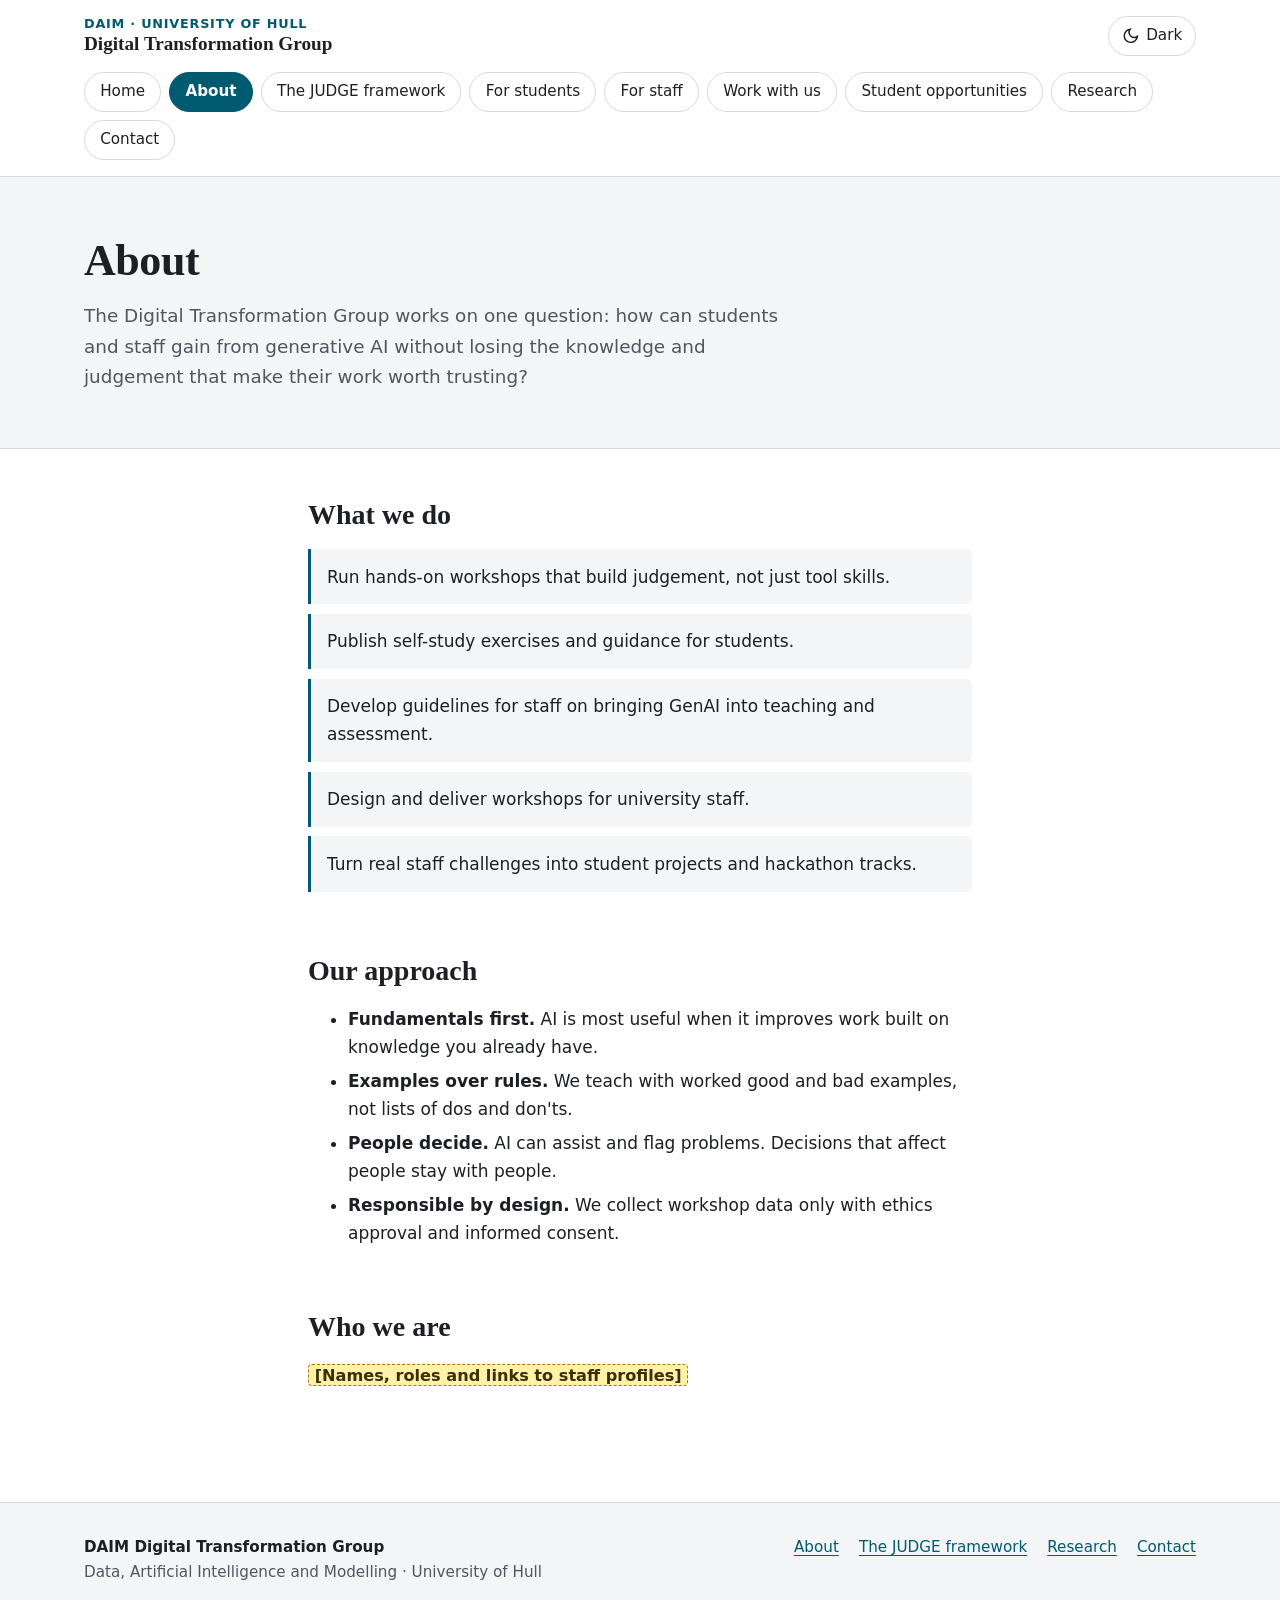
==== about.html @ eb111601 "Add static website for the DAIM Digital Transformation Group Nine pages from content/site-copy.md, s" ====
<!DOCTYPE html>
<html lang="en-GB">
<head>
  <meta charset="utf-8">
  <meta name="viewport" content="width=device-width, initial-scale=1">
  <title>About | DAIM Digital Transformation Group</title>
  <meta name="description" content="DAIM's Digital Transformation Group, University of Hull: the JUDGE framework for professional judgement with generative AI.">
  <meta property="og:title" content="About | DAIM Digital Transformation Group">
  <meta property="og:description" content="DAIM's Digital Transformation Group, University of Hull: the JUDGE framework for professional judgement with generative AI.">
  <meta property="og:type" content="website">
  <meta name="color-scheme" content="light dark">
  <script>
    /* Apply a saved light/dark choice before the page paints. */
    (function () {
      var d = document.documentElement;
      d.classList.add('js');
      try { var t = localStorage.getItem('theme'); if (t) d.setAttribute('data-theme', t); } catch (e) {}
    })();
  </script>
  <link rel="stylesheet" href="assets/css/style.css">
  <script src="assets/js/main.js" defer></script>
</head>
<body>
  <a class="skip-link" href="#main">Skip to main content</a>

  <!-- SHARED HEADER: identical on every page (only aria-current changes). -->
  <header class="site-header">
    <div class="wrap header-inner">
      <a class="brand" href="index.html">
        <span class="brand-kicker">DAIM · University of Hull</span>
        <span class="brand-name">Digital Transformation Group</span>
      </a>
      <div class="header-actions">
        <button class="icon-button theme-toggle" type="button" hidden><svg class="icon-moon" viewBox="0 0 24 24" fill="none" stroke="currentColor" stroke-width="2" aria-hidden="true"><path d="M21 12.8A9 9 0 1 1 11.2 3a7 7 0 0 0 9.8 9.8z"/></svg><svg class="icon-sun" viewBox="0 0 24 24" fill="none" stroke="currentColor" stroke-width="2" aria-hidden="true"><circle cx="12" cy="12" r="4"/><path d="M12 2v2M12 20v2M4.9 4.9l1.4 1.4M17.7 17.7l1.4 1.4M2 12h2M20 12h2M4.9 19.1l1.4-1.4M17.7 6.3l1.4-1.4"/></svg><span class="label">Dark</span></button>
        <button class="icon-button nav-toggle" type="button" aria-expanded="false" aria-controls="site-nav" hidden>Menu</button>
      </div>
    </div>
    <nav id="site-nav" class="site-nav" aria-label="Main">
      <div class="wrap">
        <ul>
          <li><a class="nav-button" href="index.html">Home</a></li>
          <li><a class="nav-button" href="about.html" aria-current="page">About</a></li>
          <li><a class="nav-button" href="judge.html">The JUDGE framework</a></li>
          <li><a class="nav-button" href="students.html">For students</a></li>
          <li><a class="nav-button" href="staff.html">For staff</a></li>
          <li><a class="nav-button" href="work-with-us.html">Work with us</a></li>
          <li><a class="nav-button" href="opportunities.html">Student opportunities</a></li>
          <li><a class="nav-button" href="research.html">Research</a></li>
          <li><a class="nav-button" href="contact.html">Contact</a></li>
        </ul>
      </div>
    </nav>
  </header>
  <!-- END SHARED HEADER -->

  <main id="main">
    <header class="page-header">
      <div class="wrap">
        <h1>About</h1>
        <p class="lede">The Digital Transformation Group works on one question: how can students and staff gain from generative AI without losing the knowledge and judgement that make their work worth trusting?</p>
      </div>
    </header>

    <section class="section">
      <div class="wrap prose">
        <h2>What we do</h2>
        <ul class="feature-list">
          <li>Run hands-on workshops that build judgement, not just tool skills.</li>
          <li>Publish self-study exercises and guidance for students.</li>
          <li>Develop guidelines for staff on bringing GenAI into teaching and assessment.</li>
          <li>Design and deliver workshops for university staff.</li>
          <li>Turn real staff challenges into student projects and hackathon tracks.</li>
        </ul>

        <h2>Our approach</h2>
        <ul>
          <li><strong>Fundamentals first.</strong> AI is most useful when it improves work built on knowledge you already have.</li>
          <li><strong>Examples over rules.</strong> We teach with worked good and bad examples, not lists of dos and don'ts.</li>
          <li><strong>People decide.</strong> AI can assist and flag problems. Decisions that affect people stay with people.</li>
          <li><strong>Responsible by design.</strong> We collect workshop data only with ethics approval and informed consent.</li>
        </ul>

        <h2>Who we are</h2>
        <p><mark class="placeholder">[Names, roles and links to staff profiles]</mark></p>
      </div>
    </section>
  </main>

  <!-- SHARED FOOTER: identical on every page. -->
  <footer class="site-footer">
    <div class="wrap footer-inner">
      <div>
        <p class="footer-name">DAIM Digital Transformation Group</p>
        <p>Data, Artificial Intelligence and Modelling · University of Hull</p>
      </div>
      <nav class="footer-nav" aria-label="Footer">
        <ul>
          <li><a href="about.html">About</a></li>
          <li><a href="judge.html">The JUDGE framework</a></li>
          <li><a href="research.html">Research</a></li>
          <li><a href="contact.html">Contact</a></li>
        </ul>
      </nav>
    </div>
  </footer>
  <!-- END SHARED FOOTER -->
</body>
</html>
---- assets/css/style.css ----
/* ==========================================================================
   DAIM Digital Transformation Group — site styles
   --------------------------------------------------------------------------
   BRAND COLOURS: change the values in this first block to match DAIM or
   University of Hull branding. Everything else is derived from them.
   Keep text contrast at WCAG AA (4.5:1) against the backgrounds below:
   - --brand-accent-light is used on near-white backgrounds (light mode)
   - --brand-accent-dark  is used on near-black backgrounds (dark mode)
   ========================================================================== */
:root {
  --brand-accent-light: #005a70;   /* deep teal: 7.5:1 on white */
  --brand-accent-dark:  #6cc6dc;   /* light teal: 9:1 on #14171a */
}

/* ---------- Light theme (default) ---------- */
:root {
  color-scheme: light;
  --bg: #ffffff;
  --bg-subtle: #f4f5f6;
  --surface: #ffffff;
  --text: #1c1f23;
  --text-muted: #4f5660;          /* 7.4:1 on white */
  --border: #d5d9de;
  --accent: var(--brand-accent-light);
  --accent-contrast: #ffffff;     /* text on accent backgrounds */
  --accent-soft: color-mix(in srgb, var(--accent) 9%, var(--bg));
  --focus: var(--accent);

  /* Placeholder tags: deliberately loud so they are easy to find */
  --ph-bg: #fff1a8;
  --ph-text: #3b2f00;
  --ph-border: #a37a00;
}

/* ---------- Dark theme: follows the system unless the visitor picked one ---------- */
@media (prefers-color-scheme: dark) {
  :root:not([data-theme="light"]) {
    color-scheme: dark;
    --bg: #14171a;
    --bg-subtle: #1c2024;
    --surface: #1c2024;
    --text: #e8eaed;
    --text-muted: #b0b6bd;
    --border: #353b42;
    --accent: var(--brand-accent-dark);
    --accent-contrast: #0b1214;
    --ph-bg: #4a3c00;
    --ph-text: #ffe88a;
    --ph-border: #c9a227;
  }
}
:root[data-theme="dark"] {
  color-scheme: dark;
  --bg: #14171a;
  --bg-subtle: #1c2024;
  --surface: #1c2024;
  --text: #e8eaed;
  --text-muted: #b0b6bd;
  --border: #353b42;
  --accent: var(--brand-accent-dark);
  --accent-contrast: #0b1214;
  --ph-bg: #4a3c00;
  --ph-text: #ffe88a;
  --ph-border: #c9a227;
}

/* ---------- Base ---------- */
*, *::before, *::after { box-sizing: border-box; }

html { -webkit-text-size-adjust: 100%; }

body {
  margin: 0;
  background: var(--bg);
  color: var(--text);
  font-family: system-ui, -apple-system, "Segoe UI", Roboto, "Helvetica Neue", Arial, sans-serif;
  font-size: 1.0625rem;
  line-height: 1.65;
  display: flex;
  flex-direction: column;
  min-height: 100vh;
}

main { flex: 1; }

h1, h2, h3 {
  font-family: Georgia, "Iowan Old Style", "Times New Roman", serif;
  font-weight: 600;
  line-height: 1.25;
  margin: 0 0 0.6em;
}
h1 { font-size: clamp(1.9rem, 1.4rem + 2.2vw, 2.75rem); letter-spacing: -0.01em; }
h2 { font-size: clamp(1.4rem, 1.2rem + 0.9vw, 1.75rem); margin-top: 2.2em; }
h3 { font-size: 1.2rem; margin-top: 1.6em; }

p, ul, ol { margin: 0 0 1em; }
li + li { margin-top: 0.35em; }

a { color: var(--accent); text-underline-offset: 0.18em; }
a:hover { text-decoration-thickness: 2px; }

:focus-visible {
  outline: 3px solid var(--focus);
  outline-offset: 2px;
  border-radius: 2px;
}

.wrap {
  width: 100%;
  max-width: 72rem;
  margin: 0 auto;
  padding-inline: 1.25rem;
}
.prose { max-width: 44rem; }

.visually-hidden {
  position: absolute !important;
  width: 1px; height: 1px;
  overflow: hidden;
  clip: rect(0 0 0 0);
  white-space: nowrap;
}
.after-grid { margin-top: 2rem; }

.skip-link {
  position: absolute;
  left: 1rem;
  top: -100px;
  background: var(--accent);
  color: var(--accent-contrast);
  padding: 0.5rem 1rem;
  z-index: 100;
  border-radius: 0 0 6px 6px;
}
.skip-link:focus { top: 0; }

/* ---------- Placeholders: [square-bracket] text still to be filled in ---------- */
.placeholder {
  background: var(--ph-bg);
  color: var(--ph-text);
  border: 1px dashed var(--ph-border);
  border-radius: 4px;
  padding: 0.05em 0.35em;
  font-size: 0.95em;
  font-weight: 600;
  -webkit-box-decoration-break: clone;
  box-decoration-break: clone;
}

/* ---------- Header and navigation ---------- */
.site-header {
  border-bottom: 1px solid var(--border);
  background: var(--bg);
}
.header-inner {
  display: flex;
  align-items: center;
  justify-content: space-between;
  gap: 1rem;
  padding-block: 1rem;
}
.brand {
  display: flex;
  flex-direction: column;
  text-decoration: none;
  color: var(--text);
  line-height: 1.25;
}
.brand-kicker {
  font-size: 0.8rem;
  font-weight: 600;
  letter-spacing: 0.06em;
  text-transform: uppercase;
  color: var(--accent);
}
.brand-name {
  font-family: Georgia, "Times New Roman", serif;
  font-size: 1.2rem;
  font-weight: 600;
}
.header-actions { display: flex; gap: 0.5rem; }

.icon-button {
  font: inherit;
  font-size: 0.95rem;
  display: inline-flex;
  align-items: center;
  gap: 0.4rem;
  min-height: 2.5rem;
  padding: 0.35rem 0.8rem;
  border: 1px solid var(--border);
  border-radius: 999px;
  background: var(--surface);
  color: var(--text);
  cursor: pointer;
}
.icon-button:hover { border-color: var(--accent); }
.icon-button svg { width: 1.1rem; height: 1.1rem; }

.theme-toggle .icon-sun { display: none; }
:root[data-theme="dark"] .theme-toggle .icon-sun { display: inline; }
:root[data-theme="dark"] .theme-toggle .icon-moon { display: none; }
@media (prefers-color-scheme: dark) {
  :root:not([data-theme="light"]) .theme-toggle .icon-sun { display: inline; }
  :root:not([data-theme="light"]) .theme-toggle .icon-moon { display: none; }
}

.site-nav { padding-bottom: 1rem; }
.site-nav ul {
  list-style: none;
  margin: 0;
  padding: 0;
  display: flex;
  flex-wrap: wrap;
  gap: 0.5rem;
}
.site-nav li + li { margin-top: 0; }

/* Navigation items are styled as buttons */
.nav-button {
  display: inline-flex;
  align-items: center;
  min-height: 2.5rem;
  padding: 0.4rem 0.95rem;
  border: 1px solid var(--border);
  border-radius: 999px;
  background: var(--surface);
  color: var(--text);
  font-size: 0.95rem;
  font-weight: 500;
  text-decoration: none;
  transition: border-color 0.15s, background-color 0.15s;
}
.nav-button:hover { border-color: var(--accent); background: var(--accent-soft); }
.nav-button[aria-current="page"] {
  background: var(--accent);
  border-color: var(--accent);
  color: var(--accent-contrast);
  font-weight: 600;
}

/* Mobile: collapse the button nav behind a Menu toggle (only when JS is on) */
@media (max-width: 48rem) {
  .js .site-nav[data-open="false"] { display: none; }
  .site-nav ul { flex-direction: column; align-items: stretch; }
  .nav-button { width: 100%; border-radius: 10px; }
}
@media (min-width: 48.01rem) {
  .nav-toggle { display: none !important; }
}

/* ---------- Buttons (calls to action) ---------- */
.button {
  display: inline-flex;
  align-items: center;
  gap: 0.45rem;
  min-height: 2.75rem;
  padding: 0.55rem 1.2rem;
  border-radius: 8px;
  border: 2px solid var(--accent);
  background: var(--accent);
  color: var(--accent-contrast);
  font-weight: 600;
  text-decoration: none;
  line-height: 1.3;
}
.button:hover { filter: brightness(1.1); text-decoration: none; }
.button::after { content: "\2192" / ""; } /* decorative arrow, hidden from screen readers */
.button-secondary {
  background: transparent;
  color: var(--accent);
}
.button-secondary:hover { background: var(--accent-soft); filter: none; }

/* A button whose destination hasn't been decided yet: not a link, clearly flagged */
.button.is-placeholder {
  background: var(--ph-bg);
  color: var(--ph-text);
  border: 2px dashed var(--ph-border);
  cursor: not-allowed;
}
.button.is-placeholder:hover { filter: none; }

.actions { display: flex; flex-wrap: wrap; gap: 0.75rem; margin: 1.25rem 0 0; }

/* ---------- Page header / hero ---------- */
.page-header {
  background: var(--bg-subtle);
  border-bottom: 1px solid var(--border);
  padding-block: clamp(2rem, 5vw, 3.5rem);
}
.page-header h1 { margin-bottom: 0.3em; }
.page-header .lede { font-size: 1.15rem; color: var(--text-muted); max-width: 44rem; margin: 0; }
.eyebrow {
  display: block;
  font-size: 0.85rem;
  font-weight: 600;
  letter-spacing: 0.06em;
  text-transform: uppercase;
  color: var(--accent);
  margin-bottom: 0.5rem;
}

.hero { padding-block: clamp(3rem, 8vw, 5.5rem); }
.hero h1 { font-size: clamp(2.2rem, 1.5rem + 3.2vw, 3.6rem); max-width: 20ch; }
.hero .lede { font-size: clamp(1.1rem, 1rem + 0.4vw, 1.3rem); color: var(--text); max-width: 42rem; }

.section { padding-block: clamp(2rem, 5vw, 3rem); }
.section > .wrap > h2:first-child,
.section > .wrap > .prose > h2:first-child { margin-top: 0; }
.section-alt { background: var(--bg-subtle); border-block: 1px solid var(--border); }

/* ---------- Cards ---------- */
.card-grid {
  display: grid;
  grid-template-columns: repeat(auto-fit, minmax(16rem, 1fr));
  gap: 1.25rem;
  list-style: none;
  padding: 0;
  margin: 0;
}
.card-grid > li + li { margin-top: 0; }
.card {
  display: flex;
  flex-direction: column;
  background: var(--surface);
  border: 1px solid var(--border);
  border-top: 4px solid var(--accent);
  border-radius: 10px;
  padding: 1.5rem;
  height: 100%;
}
.card h2, .card h3 { margin-top: 0; font-size: 1.3rem; }
.card p { flex: 1; }
.card .actions { margin-top: 0.5rem; }

/* ---------- Lists with emphasis ---------- */
.feature-list { list-style: none; padding: 0; }
.feature-list li {
  padding: 0.85rem 1rem;
  border-left: 3px solid var(--accent);
  background: var(--bg-subtle);
  border-radius: 0 6px 6px 0;
}
.feature-list li + li { margin-top: 0.6rem; }

.steps { counter-reset: step; list-style: none; padding: 0; }
.steps > li {
  counter-increment: step;
  position: relative;
  padding-left: 3.25rem;
  min-height: 2.25rem;
}
.steps > li + li { margin-top: 1rem; }
.steps > li::before {
  content: counter(step);
  position: absolute;
  left: 0;
  top: 0;
  width: 2.25rem;
  height: 2.25rem;
  display: grid;
  place-items: center;
  border-radius: 50%;
  background: var(--accent);
  color: var(--accent-contrast);
  font-weight: 700;
}

.note {
  font-size: 0.95rem;
  color: var(--text-muted);
  border-top: 1px solid var(--border);
  padding-top: 0.75rem;
}

/* ---------- JUDGE: strands table (stacks into cards on mobile) ---------- */
.table-strands {
  width: 100%;
  border-collapse: collapse;
  margin: 1.5rem 0;
  font-size: 1rem;
}
.table-strands caption {
  text-align: left;
  font-weight: 600;
  color: var(--text-muted);
  padding-bottom: 0.5rem;
}
.table-strands th, .table-strands td {
  text-align: left;
  vertical-align: top;
  padding: 0.9rem 1rem;
  border-bottom: 1px solid var(--border);
}
.table-strands thead th {
  background: var(--bg-subtle);
  font-size: 0.85rem;
  letter-spacing: 0.04em;
  text-transform: uppercase;
  color: var(--text-muted);
  border-bottom: 2px solid var(--accent);
}
.table-strands tbody th { font-family: Georgia, serif; font-size: 1.1rem; color: var(--accent); white-space: nowrap; }

@media (max-width: 40rem) {
  .table-strands thead { position: absolute; width: 1px; height: 1px; overflow: hidden; clip: rect(0 0 0 0); }
  .table-strands, .table-strands tbody, .table-strands tr, .table-strands th, .table-strands td { display: block; }
  .table-strands tr {
    border: 1px solid var(--border);
    border-top: 4px solid var(--accent);
    border-radius: 10px;
    padding: 0.5rem 0;
    margin-bottom: 1rem;
  }
  .table-strands th, .table-strands td { border: 0; padding: 0.35rem 1rem; }
  .table-strands td::before {
    content: attr(data-label);
    display: block;
    font-size: 0.8rem;
    font-weight: 600;
    letter-spacing: 0.04em;
    text-transform: uppercase;
    color: var(--text-muted);
  }
}

/* ---------- JUDGE: delegation test checklist ---------- */
.checklist {
  list-style: none;
  padding: 0;
  display: grid;
  gap: 0.75rem;
  max-width: 44rem;
}
.checklist li + li { margin-top: 0; }
.checklist li {
  display: grid;
  grid-template-columns: 2.25rem 1fr;
  gap: 0.9rem;
  align-items: start;
  padding: 1rem 1.1rem;
  border: 1px solid var(--border);
  border-radius: 10px;
  background: var(--surface);
}
.checklist .check {
  width: 2.25rem;
  height: 2.25rem;
  border: 2px solid var(--accent);
  border-radius: 6px;
  display: grid;
  place-items: center;
  color: var(--accent);
  font-weight: 700;
}
.checklist .check svg { width: 1.25rem; height: 1.25rem; }

.callout {
  max-width: 44rem;
  margin-top: 1.25rem;
  padding: 1.1rem 1.25rem;
  border-radius: 10px;
  background: var(--accent-soft);
  border: 1px solid var(--accent);
  border-left-width: 6px;
}
.callout p:last-child { margin-bottom: 0; }

/* ---------- JUDGE: trimester timeline ---------- */
.timeline {
  list-style: none;
  padding: 0;
  margin: 1.5rem 0 0;
  display: grid;
  grid-template-columns: repeat(3, 1fr);
  gap: 1.25rem;
  position: relative;
}
.timeline li + li { margin-top: 0; }
.timeline::before {
  content: "";
  position: absolute;
  top: 0.7rem;
  left: 0.7rem;
  right: 0.7rem;
  height: 3px;
  background: var(--accent);
  opacity: 0.45;
}
.timeline li { position: relative; padding-top: 2.4rem; }
.timeline li::before {
  content: "";
  position: absolute;
  top: 0;
  left: 0;
  width: 1.4rem;
  height: 1.4rem;
  border-radius: 50%;
  background: var(--bg);
  border: 4px solid var(--accent);
}
.timeline h3 { margin: 0 0 0.5rem; font-size: 1.15rem; color: var(--accent); }
.timeline ul { padding-left: 1.1rem; margin: 0; }

@media (max-width: 48rem) {
  .timeline { grid-template-columns: 1fr; gap: 1.5rem; }
  .timeline::before { top: 0.7rem; bottom: 0.7rem; left: 0.6rem; right: auto; width: 3px; height: auto; }
  .timeline li { padding-top: 0; padding-left: 2.6rem; }
}

/* ---------- Exercises ---------- */
.template-banner {
  border: 2px dashed var(--ph-border);
  background: var(--ph-bg);
  color: var(--ph-text);
  border-radius: 10px;
  padding: 1rem 1.25rem;
  margin-bottom: 1.5rem;
}
.template-banner p:last-child { margin-bottom: 0; }
.artefact {
  border: 1px solid var(--border);
  border-radius: 10px;
  background: var(--bg-subtle);
  padding: 1.25rem;
  font-family: ui-monospace, SFMono-Regular, Menlo, Consolas, monospace;
  font-size: 0.95rem;
  overflow-x: auto;
}
details {
  border: 1px solid var(--border);
  border-radius: 8px;
  padding: 0.6rem 1rem;
  margin-top: 0.5rem;
}
summary { cursor: pointer; font-weight: 600; color: var(--accent); }
details[open] summary { margin-bottom: 0.5rem; }

/* ---------- Footer ---------- */
.site-footer {
  margin-top: 3rem;
  border-top: 1px solid var(--border);
  background: var(--bg-subtle);
  padding-block: 2rem;
  font-size: 0.95rem;
  color: var(--text-muted);
}
.footer-inner {
  display: flex;
  flex-wrap: wrap;
  justify-content: space-between;
  gap: 1.5rem;
}
.footer-name { font-weight: 600; color: var(--text); margin: 0; }
.site-footer p { margin: 0; }
.footer-nav ul {
  list-style: none;
  margin: 0;
  padding: 0;
  display: flex;
  flex-wrap: wrap;
  gap: 0.4rem 1.25rem;
}
.footer-nav li + li { margin-top: 0; }

/* ---------- Motion ---------- */
@media (prefers-reduced-motion: reduce) {
  * { transition: none !important; }
}
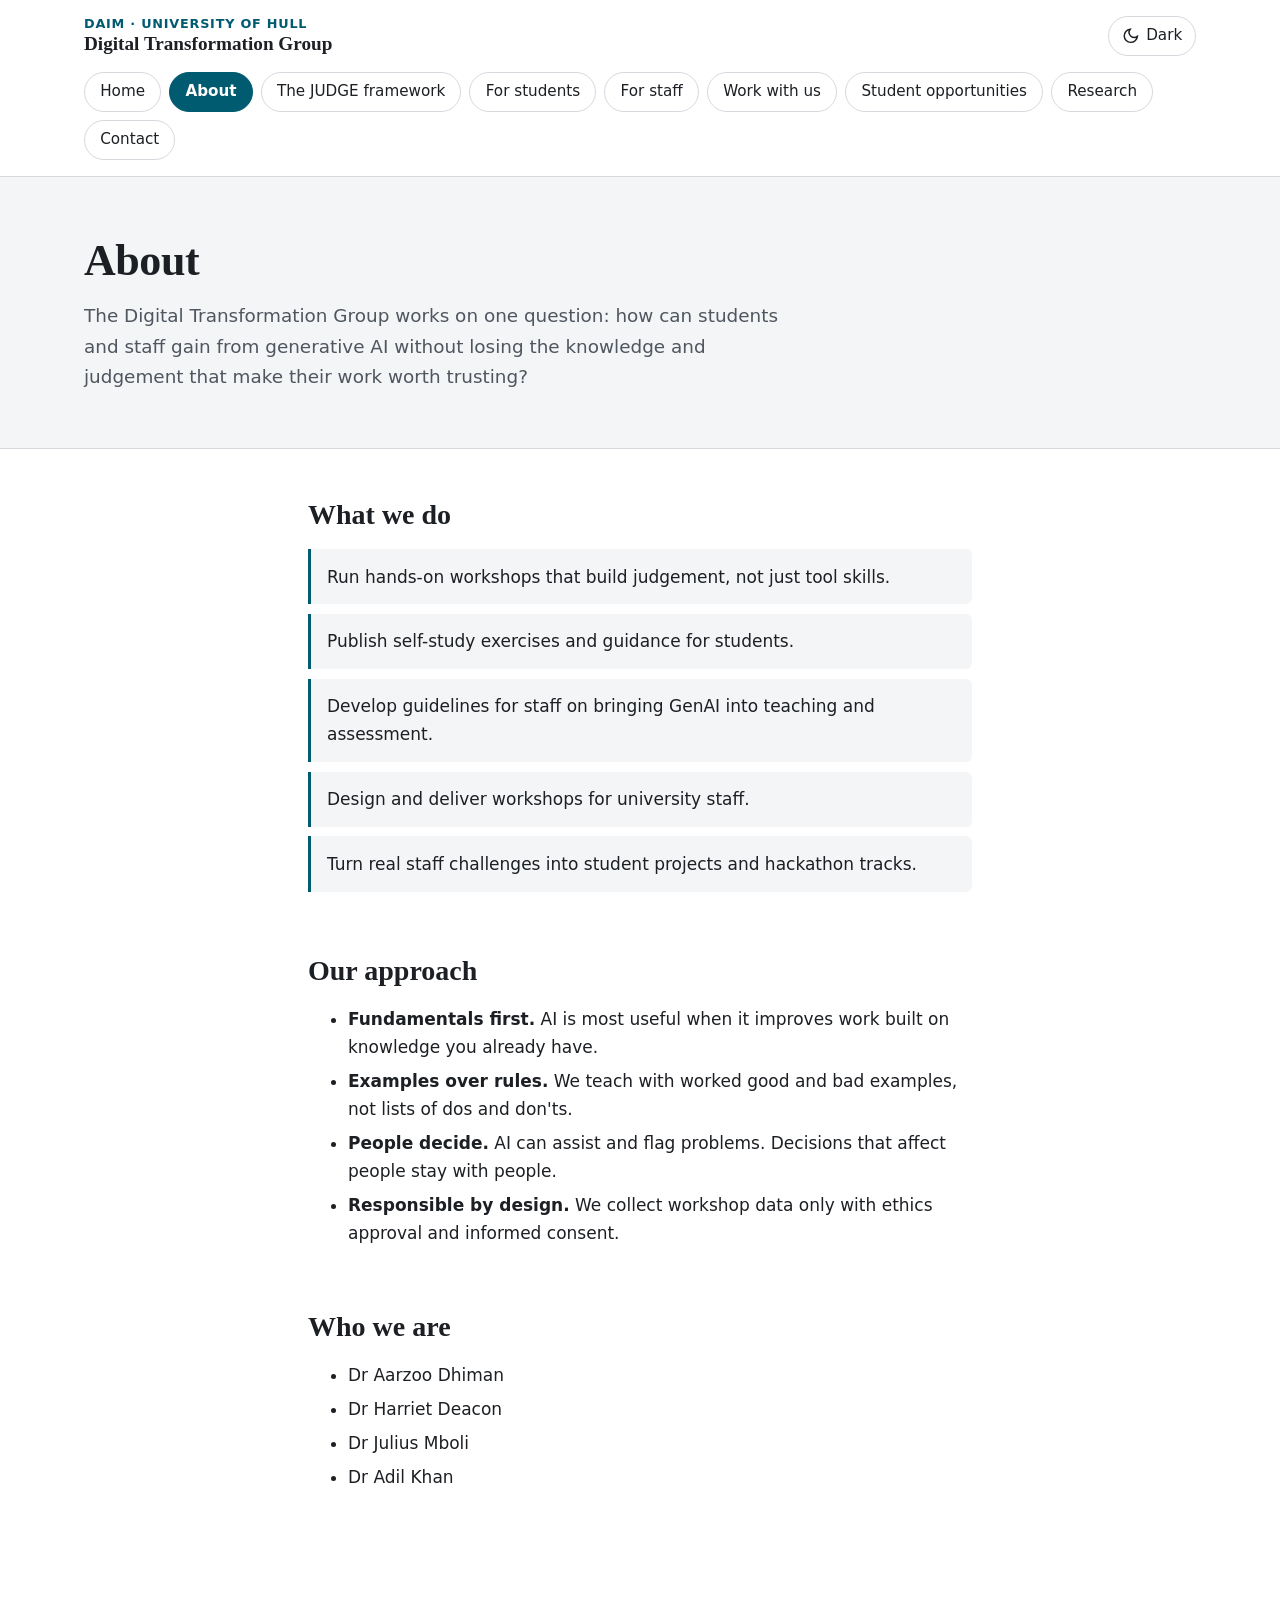
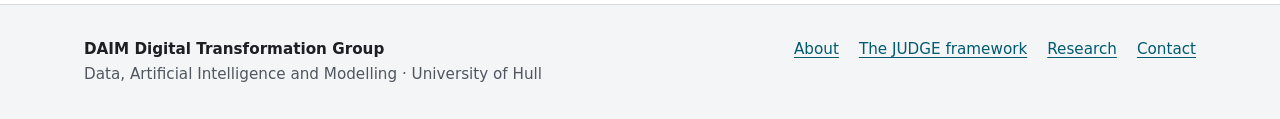
==== commit 3efd50c6: "Apply site-copy updates: bootcamp, team names, hackathon section Co-Authored-By: Claude Opus 5.5 <no" ====
--- a/about.html
+++ b/about.html
@@ -81,7 +81,12 @@
         </ul>
 
         <h2>Who we are</h2>
-        <p><mark class="placeholder">[Names, roles and links to staff profiles]</mark></p>
+        <ul>
+          <li>Dr Aarzoo Dhiman</li>
+          <li>Dr Harriet Deacon</li>
+          <li>Dr Julius Mboli</li>
+          <li>Dr Adil Khan</li>
+        </ul>
       </div>
     </section>
   </main>
--- a/assets/css/style.css
+++ b/assets/css/style.css
@@ -375,25 +375,25 @@
 }
 
 /* ---------- JUDGE: strands table (stacks into cards on mobile) ---------- */
-.table-strands {
+.data-table {
   width: 100%;
   border-collapse: collapse;
   margin: 1.5rem 0;
   font-size: 1rem;
 }
-.table-strands caption {
+.data-table caption {
   text-align: left;
   font-weight: 600;
   color: var(--text-muted);
   padding-bottom: 0.5rem;
 }
-.table-strands th, .table-strands td {
+.data-table th, .data-table td {
   text-align: left;
   vertical-align: top;
   padding: 0.9rem 1rem;
   border-bottom: 1px solid var(--border);
 }
-.table-strands thead th {
+.data-table thead th {
   background: var(--bg-subtle);
   font-size: 0.85rem;
   letter-spacing: 0.04em;
@@ -401,20 +401,20 @@
   color: var(--text-muted);
   border-bottom: 2px solid var(--accent);
 }
-.table-strands tbody th { font-family: Georgia, serif; font-size: 1.1rem; color: var(--accent); white-space: nowrap; }
+.data-table tbody th { font-family: Georgia, serif; font-size: 1.1rem; color: var(--accent); white-space: nowrap; }
 
 @media (max-width: 40rem) {
-  .table-strands thead { position: absolute; width: 1px; height: 1px; overflow: hidden; clip: rect(0 0 0 0); }
-  .table-strands, .table-strands tbody, .table-strands tr, .table-strands th, .table-strands td { display: block; }
-  .table-strands tr {
+  .data-table thead { position: absolute; width: 1px; height: 1px; overflow: hidden; clip: rect(0 0 0 0); }
+  .data-table, .data-table tbody, .data-table tr, .data-table th, .data-table td { display: block; }
+  .data-table tr {
     border: 1px solid var(--border);
     border-top: 4px solid var(--accent);
     border-radius: 10px;
     padding: 0.5rem 0;
     margin-bottom: 1rem;
   }
-  .table-strands th, .table-strands td { border: 0; padding: 0.35rem 1rem; }
-  .table-strands td::before {
+  .data-table th, .data-table td { border: 0; padding: 0.35rem 1rem; }
+  .data-table td::before {
     content: attr(data-label);
     display: block;
     font-size: 0.8rem;
@@ -568,3 +568,20 @@
 @media (prefers-reduced-motion: reduce) {
   * { transition: none !important; }
 }
+
+/* ---------- Figures ---------- */
+.figure { margin: 1.5rem 0; }
+.figure img {
+  display: block;
+  width: 100%;
+  height: auto;
+  border-radius: 10px;
+  border: 1px solid var(--border);
+}
+.figure figcaption {
+  margin-top: 0.5rem;
+  font-size: 0.95rem;
+  font-style: italic;
+  color: var(--text-muted);
+}
+.callout h2 { margin-top: 0; }
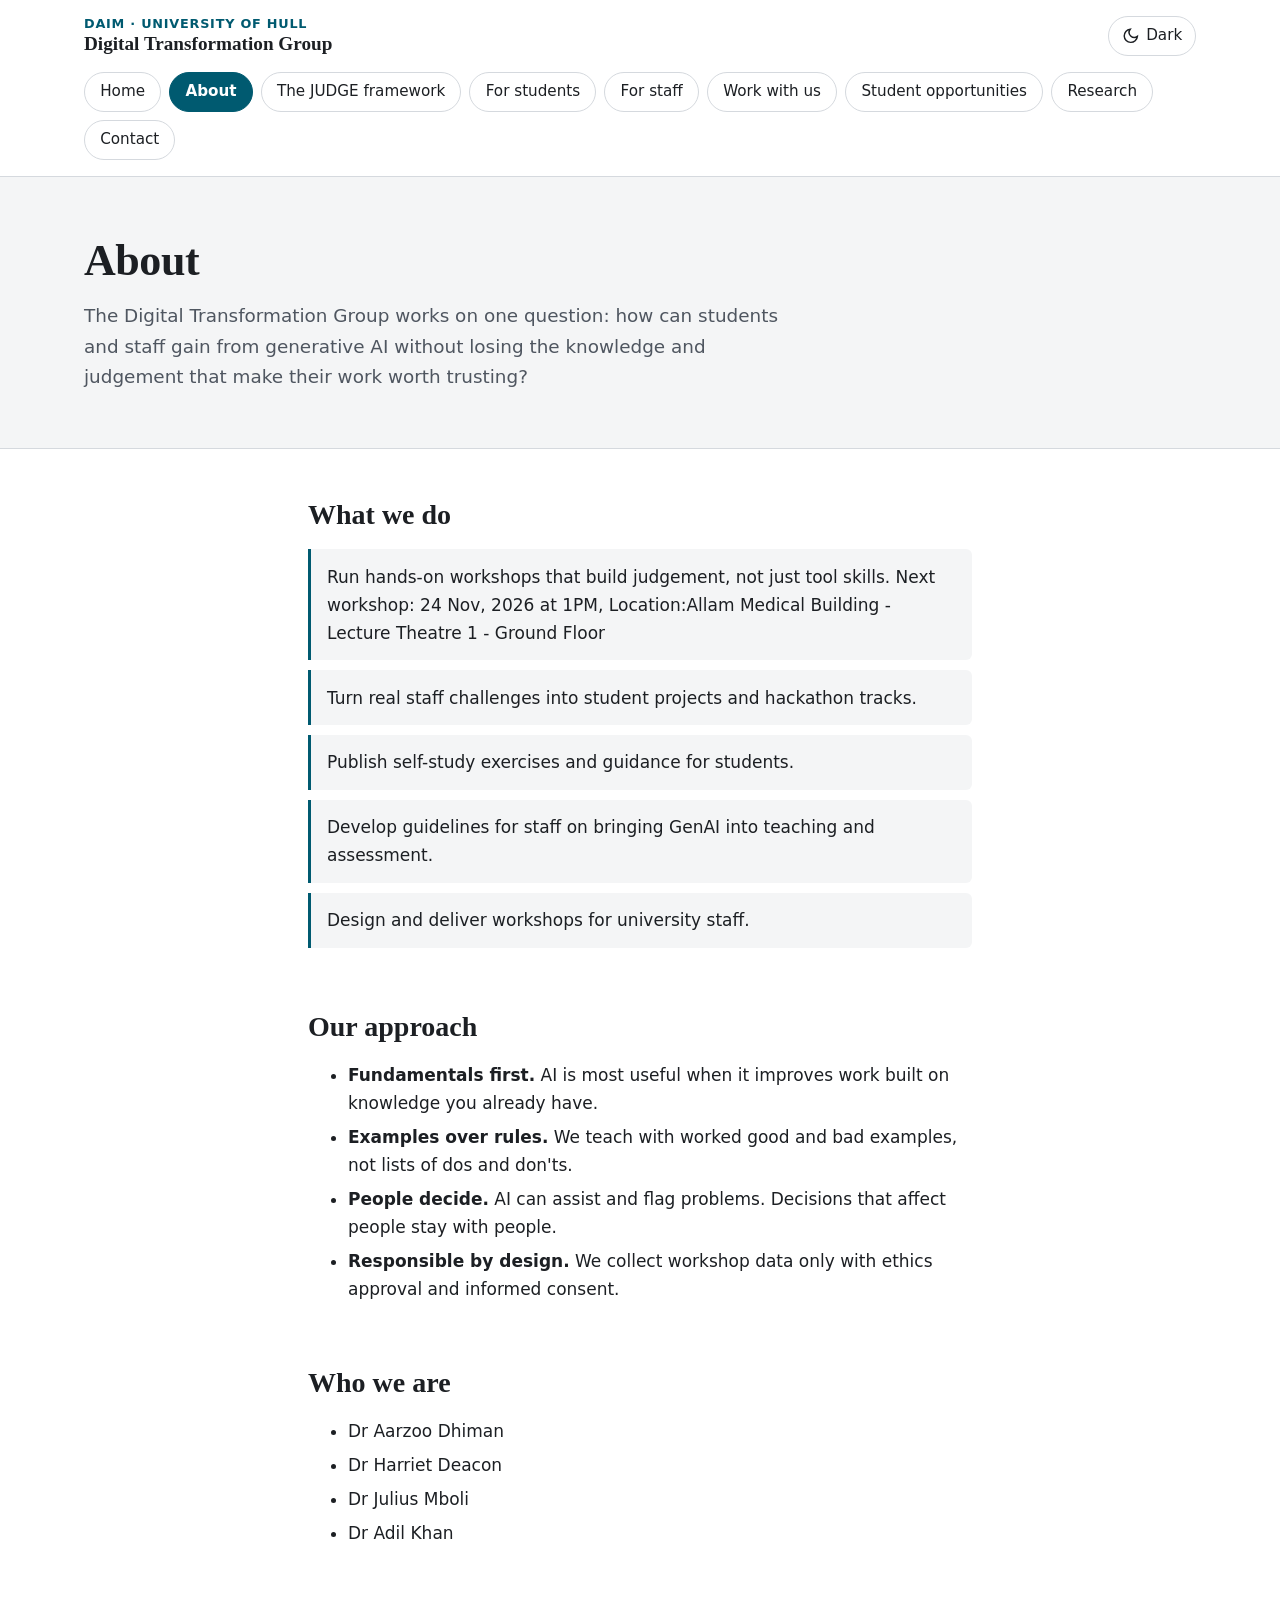
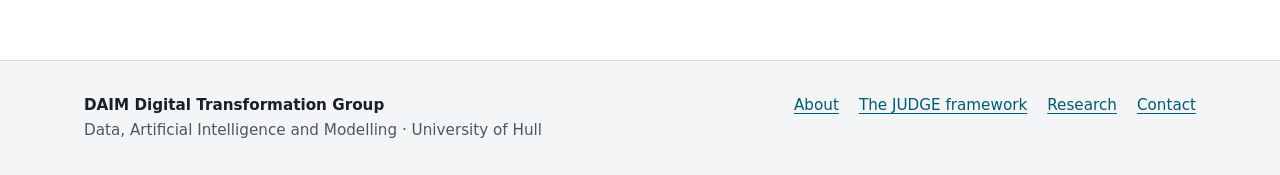
==== commit f26245c4: "Update website content and contact form" ====
--- a/about.html
+++ b/about.html
@@ -65,11 +65,11 @@
       <div class="wrap prose">
         <h2>What we do</h2>
         <ul class="feature-list">
-          <li>Run hands-on workshops that build judgement, not just tool skills.</li>
+          <li>Run hands-on workshops that build judgement, not just tool skills. Next workshop: 24 Nov, 2026 at 1PM, Location:Allam Medical Building - Lecture Theatre 1 - Ground Floor</li>
+          <li>Turn real staff challenges into student projects and hackathon tracks.</li>
           <li>Publish self-study exercises and guidance for students.</li>
           <li>Develop guidelines for staff on bringing GenAI into teaching and assessment.</li>
           <li>Design and deliver workshops for university staff.</li>
-          <li>Turn real staff challenges into student projects and hackathon tracks.</li>
         </ul>
 
         <h2>Our approach</h2>
